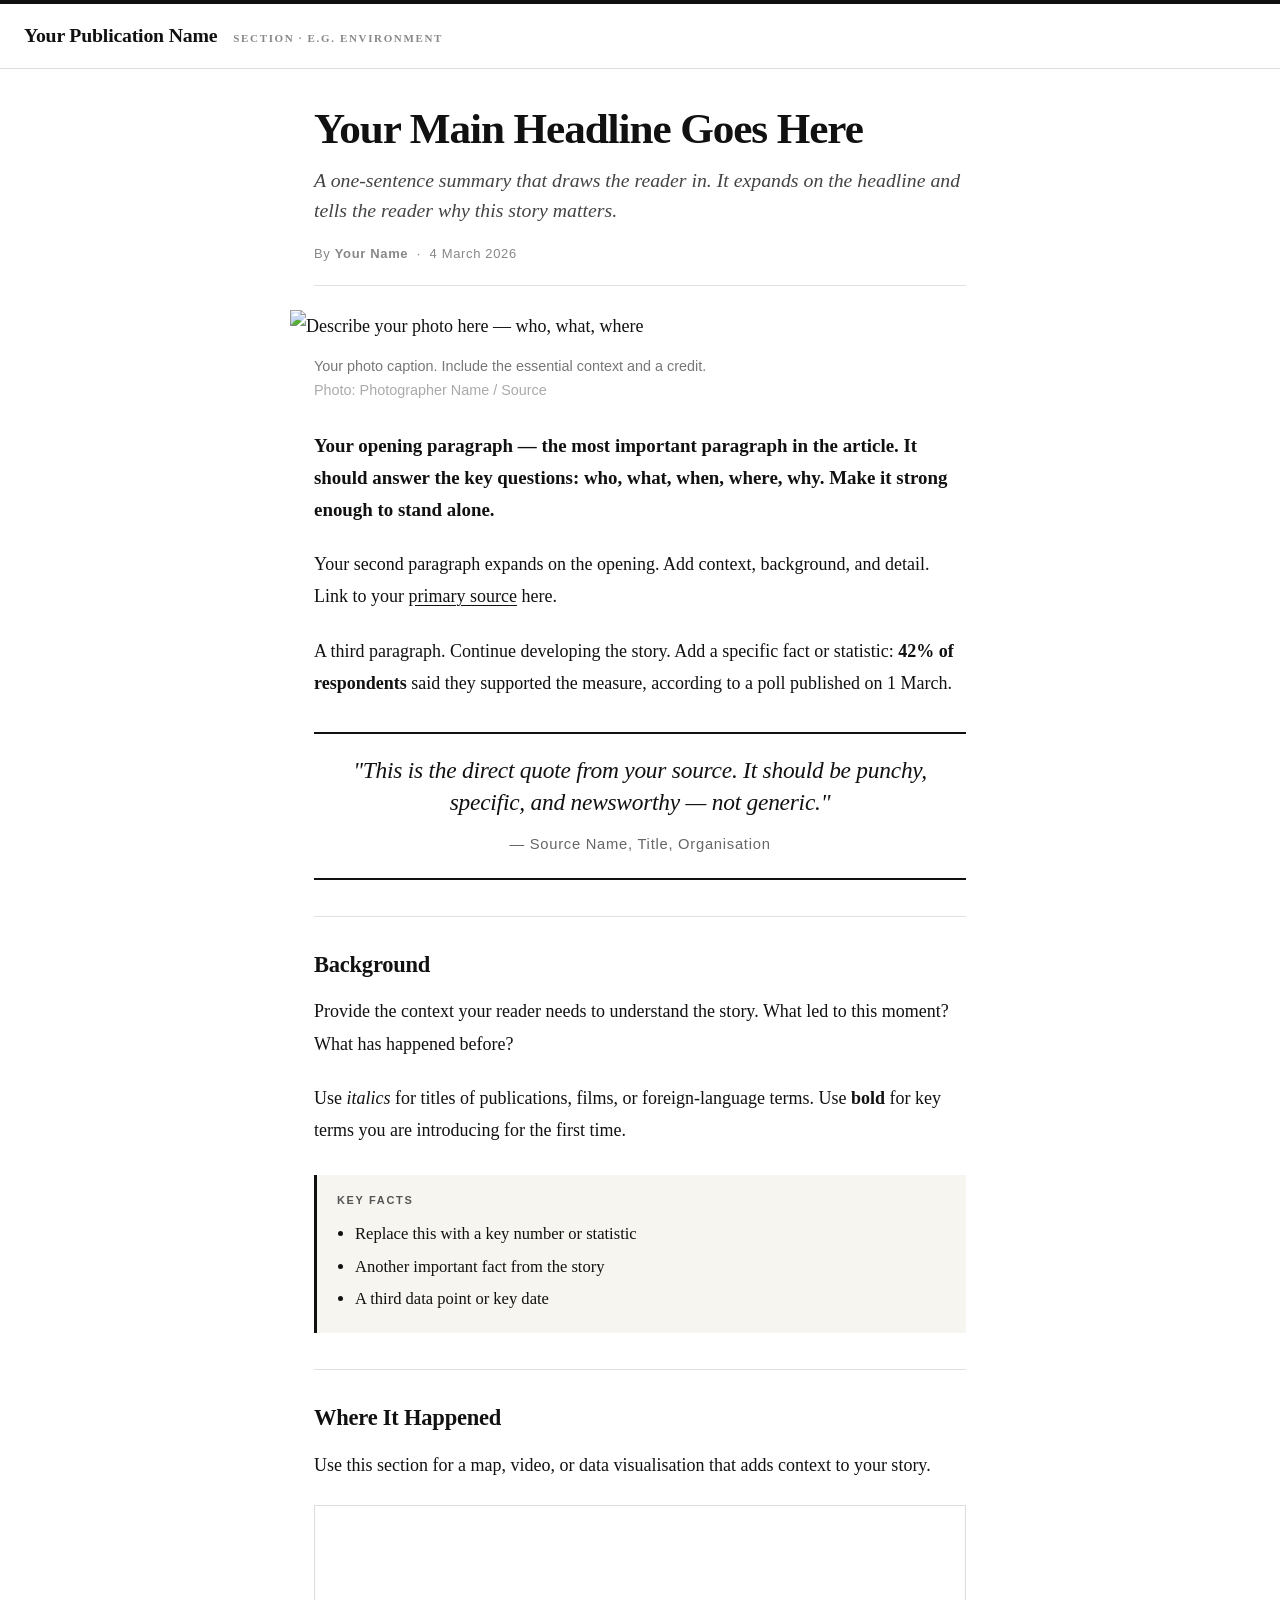
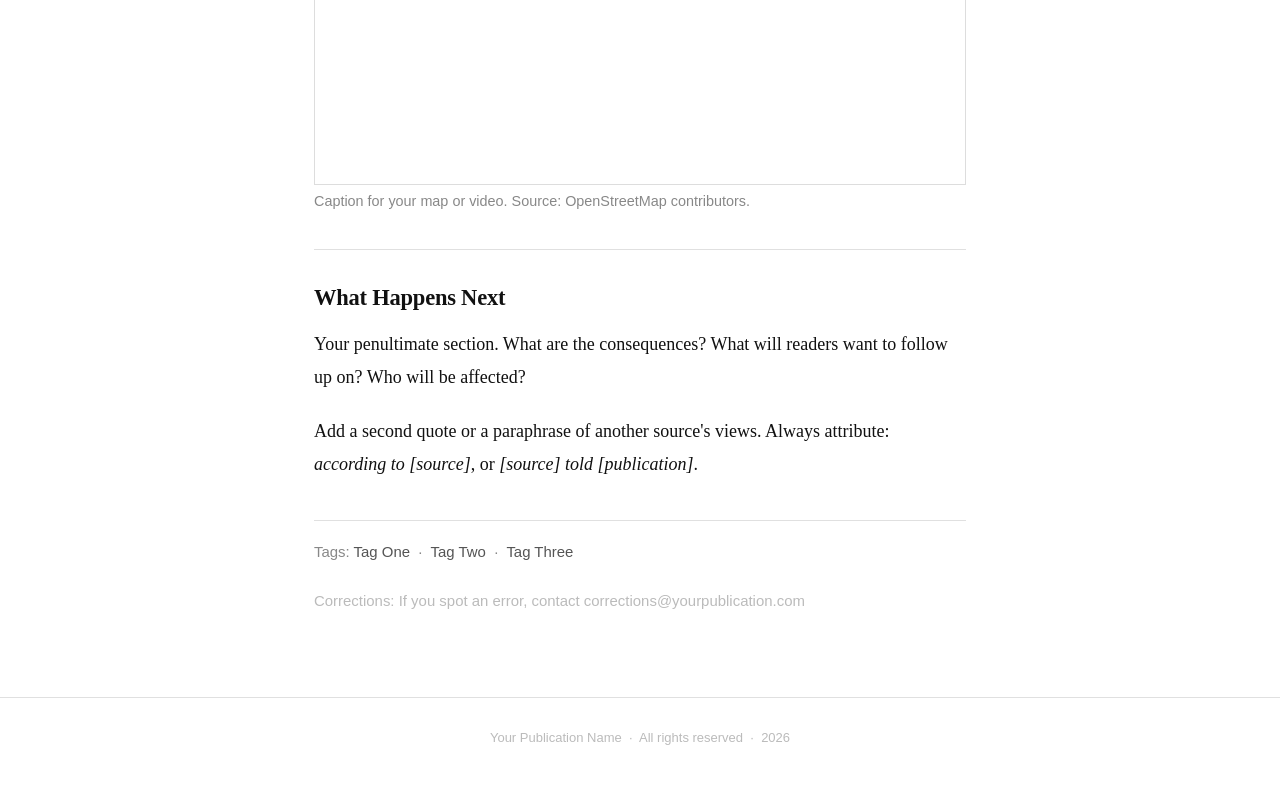
==== index.html @ 2bc94df9 "Add files via upload" ====
<!doctype html>
<html lang="en">
<head>
  <meta charset="utf-8" />
  <title>Your Headline Here</title>
  <link rel="stylesheet" href="style.css" />
</head>
<body>

<!-- ── PUBLICATION HEADER ── -->
<header class="site-header">
  <p class="publication-name">Your Publication Name</p>
  <p class="section-label">Section · e.g. Environment</p>
</header>

<!-- ── ARTICLE ── -->
<article>

  <!-- Article header: headline, deck, byline -->
  <header class="article-header">
    <h1>Your Main Headline Goes Here</h1>
    <p class="deck">A one-sentence summary that draws the reader in. It expands on the headline and tells the reader why this story matters.</p>
    <p class="byline">
      By <strong>Your Name</strong>  · 
      <time datetime="2026-03-04">4 March 2026</time>
    </p>
  </header>

  <!-- Hero image -->
  <figure class="hero">
    <img
      src="https://upload.wikimedia.org/wikipedia/commons/thumb/c/c5/Acropolis_of_Athens_01361.jpg/800px-Acropolis_of_Athens_01361.jpg"
      alt="Describe your photo here — who, what, where"
    />
    <figcaption>
      Your photo caption. Include the essential context and a credit.
      <span class="credit">Photo: Photographer Name / Source</span>
    </figcaption>
  </figure>

  <!-- Body text: section one -->
  <section>
    <p class="lead">Your opening paragraph — the most important paragraph in the article. It should answer the key questions: who, what, when, where, why. Make it strong enough to stand alone.</p>

    <p>Your second paragraph expands on the opening. Add context, background, and detail. Link to your <a href="https://example.com" target="_blank" rel="noopener noreferrer">primary source</a> here.</p>

    <p>A third paragraph. Continue developing the story. Add a specific fact or statistic: <strong>42% of respondents</strong> said they supported the measure, according to a poll published on <time datetime="2026-03-01">1 March</time>.</p>
  </section>

  <!-- Pull quote -->
  <blockquote class="pull-quote">
    <p>"This is the direct quote from your source. It should be punchy, specific, and newsworthy — not generic."</p>
    <footer>— Source Name, Title, Organisation</footer>
  </blockquote>

  <!-- Body text: section two -->
  <section>
    <h2>Background</h2>
    <p>Provide the context your reader needs to understand the story. What led to this moment? What has happened before?</p>
    <p>Use <em>italics</em> for titles of publications, films, or foreign-language terms. Use <strong>bold</strong> for key terms you are introducing for the first time.</p>
  </section>

  <!-- Key facts box -->
  <aside class="fact-box">
    <p class="fact-box-title">Key facts</p>
    <ul>
      <li>Replace this with a key number or statistic</li>
      <li>Another important fact from the story</li>
      <li>A third data point or key date</li>
    </ul>
  </aside>

  <!-- Map or video embed -->
  <section>
    <h2>Where It Happened</h2>
    <p>Use this section for a map, video, or data visualisation that adds context to your story.</p>

    <figure>
      <!-- Replace with your embed: Google Maps, YouTube, Datawrapper, etc. -->
      <iframe
        src="https://www.openstreetmap.org/export/embed.html?bbox=23.70,37.95,23.75,37.99&layer=mapnik"
        width="100%"
        height="280"
        title="Map of the story location"
        style="border: 1px solid #ddd;">
      </iframe>
      <figcaption>Caption for your map or video. Source: OpenStreetMap contributors.</figcaption>
    </figure>
  </section>

  <!-- Body text: section three -->
  <section>
    <h2>What Happens Next</h2>
    <p>Your penultimate section. What are the consequences? What will readers want to follow up on? Who will be affected?</p>
    <p>Add a second quote or a paraphrase of another source's views. Always attribute: <em>according to [source]</em>, or <em>[source] told [publication]</em>.</p>
  </section>

  <!-- Article footer: tags, related links -->
  <footer class="article-footer">
    <p class="tags">Tags:
      <a href="#">Tag One</a>  · 
      <a href="#">Tag Two</a>  · 
      <a href="#">Tag Three</a>
    </p>
    <p class="corrections">Corrections: If you spot an error, contact corrections@yourpublication.com</p>
  </footer>

</article>

<!-- ── PAGE FOOTER ── -->
<footer class="page-footer">
  <p>Your Publication Name  ·  All rights reserved  ·  <time datetime="2026">2026</time></p>
</footer>

</body>
</html>
---- style.css ----
/* ── Reset and base ── */
*, *::before, *::after { box-sizing: border-box; }

body {
  margin: 0;
  padding: 0;
  font-family: Georgia, 'Times New Roman', serif;
  font-size: 18px;
  line-height: 1.8;
  color: #111;
  background: #fff;
}

/* ── Publication header ── */
.site-header {
  border-top: 4px solid #111;
  border-bottom: 1px solid #ddd;
  padding: 14px 24px;
  display: flex;
  align-items: baseline;
  gap: 16px;
}

.publication-name {
  font-family: Georgia, serif;
  font-size: 1.1em;
  font-weight: bold;
  margin: 0;
  letter-spacing: -0.01em;
}

.section-label {
  font-size: 11px;
  font-weight: 700;
  letter-spacing: 0.15em;
  text-transform: uppercase;
  color: #888;
  margin: 0;
}

/* ── Article layout ── */
article {
  max-width: 700px;
  margin: 0 auto;
  padding: 0 24px 60px;
}

/* ── Article header ── */
.article-header {
  padding: 36px 0 0;
  border-bottom: 1px solid #e0e0e0;
  margin-bottom: 24px;
}

h1 {
  font-size: 2.4em;
  font-weight: 700;
  line-height: 1.1;
  margin: 0 0 14px;
  letter-spacing: -0.025em;
}

.deck {
  font-size: 1.1em;
  line-height: 1.5;
  color: #444;
  margin: 0 0 16px;
  font-style: italic;
}

.byline {
  font-size: 13px;
  font-family: Arial, Helvetica, sans-serif;
  letter-spacing: 0.05em;
  color: #888;
  margin: 0 0 20px;
}

/* ── Hero image ── */
.hero {
  margin: 0 -24px 28px;
}

.hero img {
  width: 100%;
  height: auto;
  display: block;
}

.hero figcaption {
  font-size: 0.8em;
  color: #777;
  line-height: 1.5;
  padding: 8px 24px 0;
  font-family: Arial, Helvetica, sans-serif;
}

.credit {
  display: block;
  color: #aaa;
  margin-top: 2px;
}

/* ── Body text ── */
section { margin-bottom: 8px; }

p { margin: 0 0 22px; }

.lead {
  font-size: 1.05em;
  font-weight: 600;
  line-height: 1.7;
}

h2 {
  font-size: 1.25em;
  font-weight: 700;
  margin: 36px 0 10px;
  padding-top: 28px;
  border-top: 1px solid #e0e0e0;
  letter-spacing: -0.01em;
}

a {
  color: #111;
  text-underline-offset: 3px;
}

/* ── Pull quote ── */
.pull-quote {
  border-top: 2px solid #111;
  border-bottom: 2px solid #111;
  margin: 32px 0;
  padding: 20px 0;
  text-align: center;
}

.pull-quote p {
  font-size: 1.3em;
  line-height: 1.4;
  font-style: italic;
  margin: 0 0 12px;
  letter-spacing: -0.01em;
}

.pull-quote footer {
  font-size: 0.82em;
  font-family: Arial, Helvetica, sans-serif;
  letter-spacing: 0.05em;
  color: #666;
}

/* ── Fact box ── */
.fact-box {
  background: #f7f5ef;
  border-left: 3px solid #111;
  padding: 16px 20px;
  margin: 28px 0;
}

.fact-box-title {
  font-family: Arial, Helvetica, sans-serif;
  font-size: 11px;
  font-weight: 700;
  letter-spacing: 0.15em;
  text-transform: uppercase;
  color: #555;
  margin: 0 0 10px;
}

.fact-box ul {
  margin: 0;
  padding-left: 18px;
  font-size: 0.92em;
  line-height: 1.65;
}

.fact-box li { margin-bottom: 5px; }

/* ── Embeds ── */
figure {
  margin: 24px 0;
}

figure iframe {
  display: block;
}

figcaption {
  font-size: 0.8em;
  color: #888;
  margin-top: 6px;
  font-family: Arial, Helvetica, sans-serif;
  line-height: 1.5;
}

/* ── Article footer ── */
.article-footer {
  border-top: 1px solid #e0e0e0;
  margin-top: 40px;
  padding-top: 18px;
  font-size: 0.83em;
  font-family: Arial, Helvetica, sans-serif;
  color: #888;
}

.tags a {
  color: #555;
  text-decoration: none;
}

.tags a:hover { text-decoration: underline; }

.corrections { margin-top: 8px; color: #bbb; }

/* ── Page footer ── */
.page-footer {
  text-align: center;
  border-top: 1px solid #e0e0e0;
  padding: 28px 24px;
  font-size: 13px;
  color: #bbb;
  font-family: Arial, Helvetica, sans-serif;
}
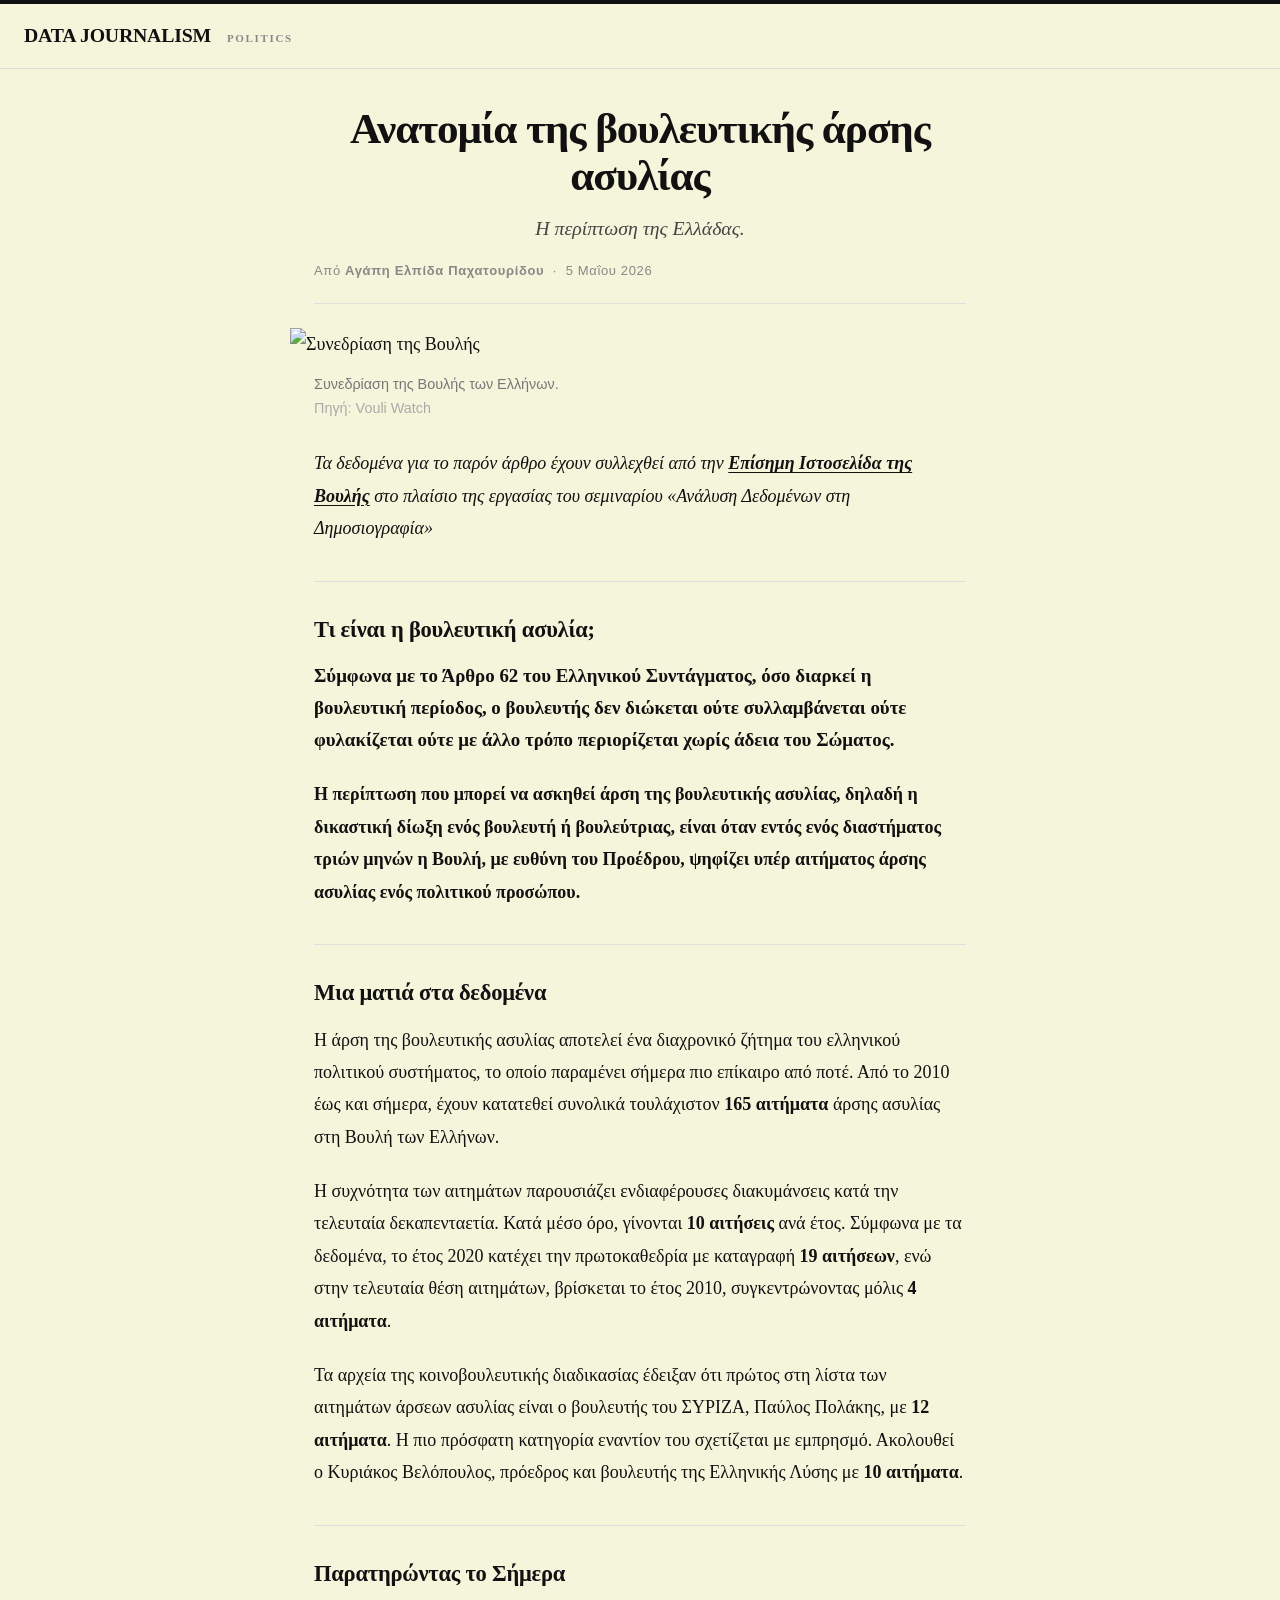
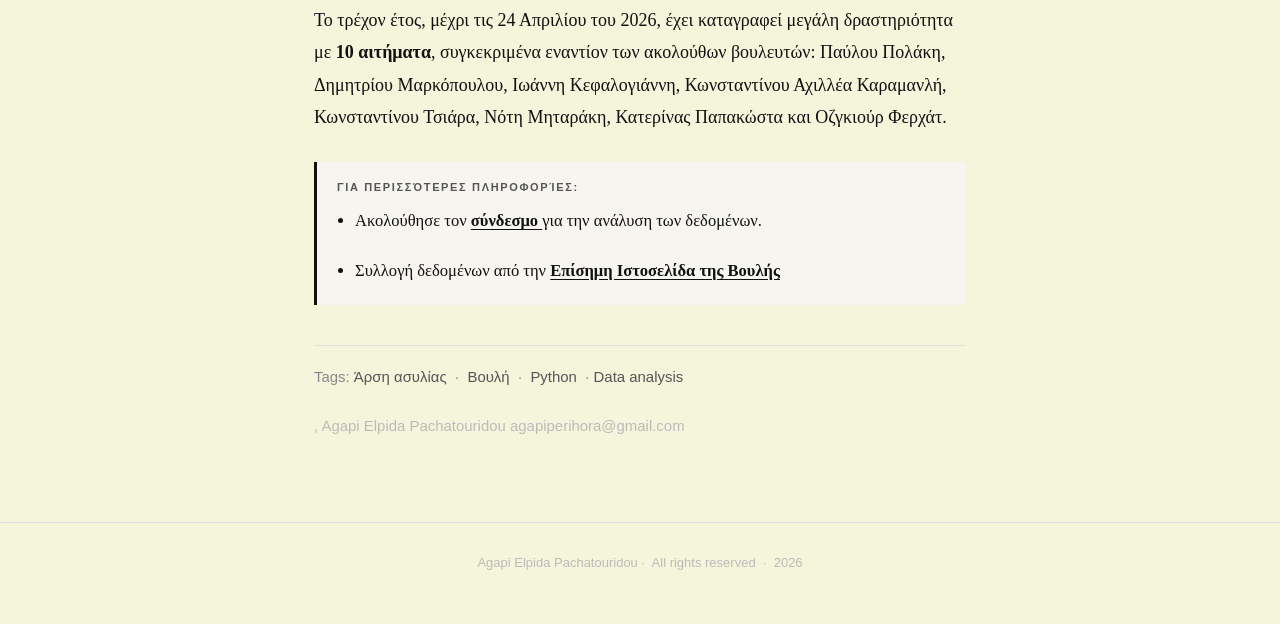
==== commit 878ace44: "Add files via upload" ====
--- a/index.html
+++ b/index.html
@@ -2,15 +2,15 @@
 <html lang="en">
 <head>
   <meta charset="utf-8" />
-  <title>Your Headline Here</title>
+  <title> Άρσης Ασυλίας  </title>
   <link rel="stylesheet" href="style.css" />
 </head>
 <body>
 
 <!-- ── PUBLICATION HEADER ── -->
 <header class="site-header">
-  <p class="publication-name">Your Publication Name</p>
-  <p class="section-label">Section · e.g. Environment</p>
+  <p class="publication-name">DATA JOURNALISM</p>
+  <p class="section-label"> POLITICS</p>
 </header>
 
 <!-- ── ARTICLE ── -->
@@ -18,98 +18,80 @@
 
   <!-- Article header: headline, deck, byline -->
   <header class="article-header">
-    <h1>Your Main Headline Goes Here</h1>
-    <p class="deck">A one-sentence summary that draws the reader in. It expands on the headline and tells the reader why this story matters.</p>
+    <h1> Ανατομία της βουλευτικής άρσης ασυλίας</h1>
+    <p class="deck"> Η περίπτωση της Ελλάδας.</p>
     <p class="byline">
-      By <strong>Your Name</strong>  · 
-      <time datetime="2026-03-04">4 March 2026</time>
+      Από <strong> Αγάπη Ελπίδα Παχατουρίδου</strong>  · 
+      <time datetime="2026-03-04">5 Μαΐου 2026</time>
     </p>
   </header>
 
   <!-- Hero image -->
   <figure class="hero">
     <img
-      src="https://upload.wikimedia.org/wikipedia/commons/thumb/c/c5/Acropolis_of_Athens_01361.jpg/800px-Acropolis_of_Athens_01361.jpg"
-      alt="Describe your photo here — who, what, where"
+      src="https://new.vouliwatch.gr/resources/image/2017/6/8/b441eb5f-a8a9-4bde-ac66-2611459b0c5d.jpg"
+      alt="Συνεδρίαση της Βουλής"
     />
     <figcaption>
-      Your photo caption. Include the essential context and a credit.
-      <span class="credit">Photo: Photographer Name / Source</span>
+      Συνεδρίαση της Βουλής των Ελλήνων.
+      <span class="credit"> Πηγή: Vouli Watch </span>
     </figcaption>
   </figure>
 
   <!-- Body text: section one -->
   <section>
-    <p class="lead">Your opening paragraph — the most important paragraph in the article. It should answer the key questions: who, what, when, where, why. Make it strong enough to stand alone.</p>
-
-    <p>Your second paragraph expands on the opening. Add context, background, and detail. Link to your <a href="https://example.com" target="_blank" rel="noopener noreferrer">primary source</a> here.</p>
-
-    <p>A third paragraph. Continue developing the story. Add a specific fact or statistic: <strong>42% of respondents</strong> said they supported the measure, according to a poll published on <time datetime="2026-03-01">1 March</time>.</p>
+    <p class="article-note"><em> Τα δεδομένα για το παρόν άρθρο έχουν συλλεχθεί από την <a href="https://www.hellenicparliament.gr/Nomothetiko-Ergo/dailyplan" target="_blank" rel="noopener noreferrer"><strong>Επίσημη Ιστοσελίδα της Βουλής</strong></a> στο πλαίσιο της εργασίας του σεμιναρίου «Ανάλυση Δεδομένων στη Δημοσιογραφία» </em></p>
+    <h2> Τι είναι η βουλευτική ασυλία;</h2>
+    <p class="lead">Σύμφωνα με το Άρθρο 62 του Ελληνικού Συντάγματος, όσο διαρκεί η βουλευτική περίοδος, ο βουλευτής δεν διώκεται ούτε συλλαμβάνεται ούτε φυλακίζεται ούτε με άλλο τρόπο περιορίζεται χωρίς άδεια του Σώματος.</p>
+    <p></p> <strong>Η περίπτωση που μπορεί να ασκηθεί άρση της βουλευτικής ασυλίας, δηλαδή η δικαστική δίωξη ενός βουλευτή ή βουλεύτριας, είναι όταν εντός ενός διαστήματος τριών μηνών η Βουλή, με ευθύνη του Προέδρου, ψηφίζει υπέρ αιτήματος άρσης ασυλίας ενός πολιτικού προσώπου.</strong> </p>
+  </section>
+ <section>
+    <h2>Μια ματιά στα δεδομένα</h2>
+    <p>Η άρση της βουλευτικής ασυλίας αποτελεί ένα διαχρονικό ζήτημα του ελληνικού πολιτικού συστήματος, το οποίο παραμένει σήμερα πιο επίκαιρο από ποτέ. Από το 2010 έως και σήμερα, έχουν κατατεθεί συνολικά τουλάχιστον <strong>165 αιτήματα</strong> άρσης ασυλίας στη Βουλή των Ελλήνων. </p>
+    <p>Η συχνότητα των αιτημάτων παρουσιάζει ενδιαφέρουσες διακυμάνσεις κατά την τελευταία δεκαπενταετία. Κατά μέσο όρο, γίνονται <strong>10 αιτήσεις</strong> ανά έτος. Σύμφωνα με τα δεδομένα, το έτος 2020 κατέχει την πρωτοκαθεδρία με καταγραφή <strong>19 αιτήσεων</strong>, ενώ στην τελευταία θέση αιτημάτων, βρίσκεται το έτος 2010, συγκεντρώνοντας μόλις <strong>4 αιτήματα</strong>. </p>  
+    <p> <time datetime="2026-03-01"></time></p>
   </section>
 
-  <!-- Pull quote -->
-  <blockquote class="pull-quote">
-    <p>"This is the direct quote from your source. It should be punchy, specific, and newsworthy — not generic."</p>
-    <footer>— Source Name, Title, Organisation</footer>
-  </blockquote>
+
 
   <!-- Body text: section two -->
-  <section>
-    <h2>Background</h2>
-    <p>Provide the context your reader needs to understand the story. What led to this moment? What has happened before?</p>
-    <p>Use <em>italics</em> for titles of publications, films, or foreign-language terms. Use <strong>bold</strong> for key terms you are introducing for the first time.</p>
-  </section>
 
-  <!-- Key facts box -->
-  <aside class="fact-box">
-    <p class="fact-box-title">Key facts</p>
-    <ul>
-      <li>Replace this with a key number or statistic</li>
-      <li>Another important fact from the story</li>
-      <li>A third data point or key date</li>
-    </ul>
-  </aside>
-
-  <!-- Map or video embed -->
-  <section>
-    <h2>Where It Happened</h2>
-    <p>Use this section for a map, video, or data visualisation that adds context to your story.</p>
-
-    <figure>
-      <!-- Replace with your embed: Google Maps, YouTube, Datawrapper, etc. -->
-      <iframe
-        src="https://www.openstreetmap.org/export/embed.html?bbox=23.70,37.95,23.75,37.99&layer=mapnik"
-        width="100%"
-        height="280"
-        title="Map of the story location"
-        style="border: 1px solid #ddd;">
-      </iframe>
-      <figcaption>Caption for your map or video. Source: OpenStreetMap contributors.</figcaption>
-    </figure>
-  </section>
+    <p> Τα αρχεία της κοινοβουλευτικής διαδικασίας έδειξαν ότι πρώτος στη λίστα των αιτημάτων άρσεων ασυλίας είναι ο  βουλευτής του ΣΥΡΙΖΑ, Παύλος Πολάκης, με <strong>12 αιτήματα</strong>. Η πιο πρόσφατη κατηγορία εναντίον του σχετίζεται με εμπρησμό. Ακολουθεί ο Κυριάκος Βελόπουλος, πρόεδρος και βουλευτής της Ελληνικής Λύσης με <strong>10 αιτήματα</strong>.</p>
 
   <!-- Body text: section three -->
   <section>
-    <h2>What Happens Next</h2>
-    <p>Your penultimate section. What are the consequences? What will readers want to follow up on? Who will be affected?</p>
-    <p>Add a second quote or a paraphrase of another source's views. Always attribute: <em>according to [source]</em>, or <em>[source] told [publication]</em>.</p>
+    <h2>Παρατηρώντας το Σήμερα</h2>
+    <p> Το τρέχον έτος, μέχρι τις 24 Απριλίου του 2026, έχει καταγραφεί μεγάλη δραστηριότητα με <strong>10 αιτήματα</strong>, συγκεκριμένα εναντίον των ακολούθων βουλευτών: Παύλου Πολάκη, Δημητρίου Μαρκόπουλου, Ιωάννη Κεφαλογιάννη, Κωνσταντίνου Αχιλλέα Καραμανλή, Κωνσταντίνου Τσιάρα, Νότη Μηταράκη, Κατερίνας Παπακώστα και Οζγκιούρ Φερχάτ.
+</p>
   </section>
+
+
+    <!-- Key facts box -->
+  <aside class="fact-box">
+    <p class="fact-box-title">Για περισσότερες πληροφορίες:</p>
+    <ul>
+      <li> Ακολούθησε τον <a href="https://colab.research.google.com/drive/1tN8DxK2vqrSBIGxVCJ-OTTx68LSWpLLD?usp=sharing" target="_blank" rel="noopener noreferrer"> <strong>σύνδεσμο</strong> </a>  για την ανάλυση των δεδομένων.</p>
+ </li>
+      <li> Συλλογή δεδομένων από την <a href="https://www.hellenicparliament.gr/Nomothetiko-Ergo/dailyplan" target="_blank" rel="noopener noreferrer"><strong>Επίσημη Ιστοσελίδα της Βουλής</strong></a></li>
+    </ul>
+  </aside>
 
   <!-- Article footer: tags, related links -->
   <footer class="article-footer">
     <p class="tags">Tags:
-      <a href="#">Tag One</a>  · 
-      <a href="#">Tag Two</a>  · 
-      <a href="#">Tag Three</a>
+      <a href="#">Άρση ασυλίας</a>  · 
+      <a href="#">Βουλή</a>  · 
+      <a href="#">Python</a>  ·
+       <a href="#"> Data analysis</a> 
     </p>
-    <p class="corrections">Corrections: If you spot an error, contact corrections@yourpublication.com</p>
+    <p class="corrections">, Agapi Elpida Pachatouridou    agapiperihora@gmail.com</p>
   </footer>
 
 </article>
 
 <!-- ── PAGE FOOTER ── -->
 <footer class="page-footer">
-  <p>Your Publication Name  ·  All rights reserved  ·  <time datetime="2026">2026</time></p>
+  <p>Agapi Elpida Pachatouridou ·  All rights reserved  ·  <time datetime="2026">2026</time></p>
 </footer>
 
 </body>
--- a/style.css
+++ b/style.css
@@ -4,11 +4,11 @@
 body {
   margin: 0;
   padding: 0;
-  font-family: Georgia, 'Times New Roman', serif;
+  font-family: 'Times New Roman', serif;
   font-size: 18px;
   line-height: 1.8;
   color: #111;
-  background: #fff;
+  background: beige;
 }
 
 /* ── Publication header ── */
@@ -58,6 +58,7 @@
   line-height: 1.1;
   margin: 0 0 14px;
   letter-spacing: -0.025em;
+  text-align: center;
 }
 
 .deck {
@@ -66,6 +67,7 @@
   color: #444;
   margin: 0 0 16px;
   font-style: italic;
+  text-align: center;
 }
 
 .byline {
@@ -93,6 +95,11 @@
   line-height: 1.5;
   padding: 8px 24px 0;
   font-family: Arial, Helvetica, sans-serif;
+}
+
+.article-note {
+  font-style: normal;
+  color: #111;
 }
 
 .credit {
